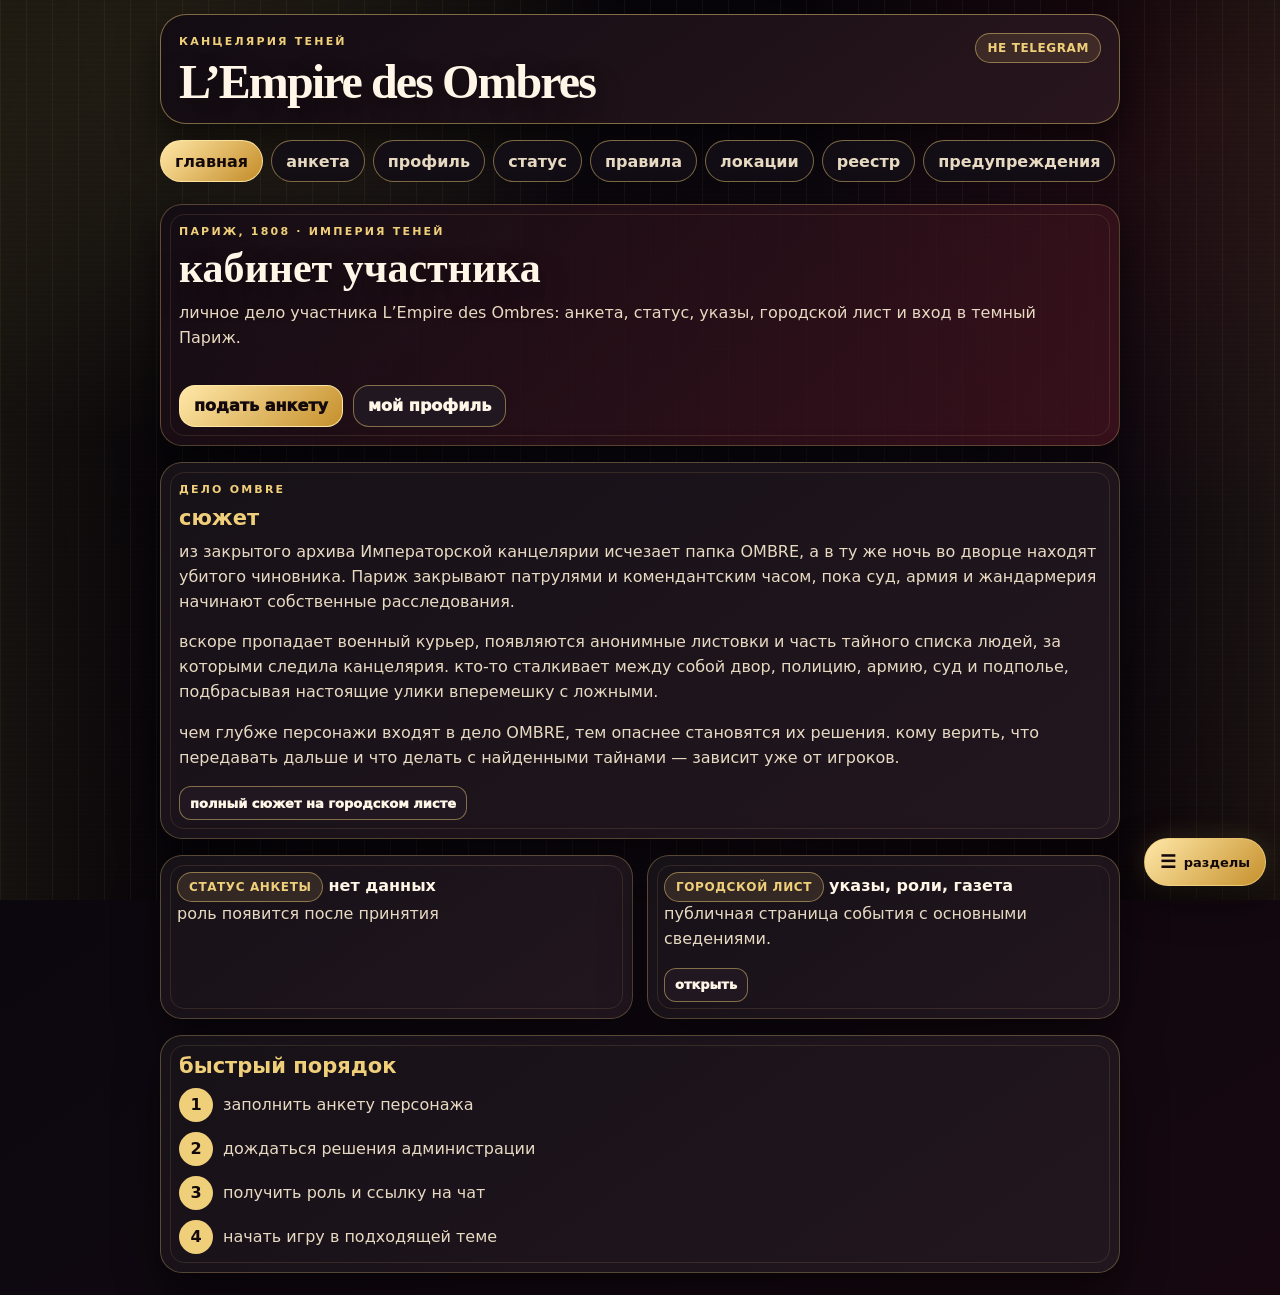
==== miniapp/index.html @ 92a26ed1 "Bust cache for final power admin fixes" ====
<!doctype html>
<html lang="ru">
<head>
  <meta charset="utf-8">
  <meta name="viewport" content="width=device-width, initial-scale=1, viewport-fit=cover">
  <title>L’Empire des Ombres · кабинет</title>
  <meta name="theme-color" content="#08060a">
  <meta name="description" content="Личный кабинет участника L’Empire des Ombres — Париж, 1808 год.">
  <script src="https://telegram.org/js/telegram-web-app.js"></script>
  <link rel="stylesheet" href="./styles.css?v=20261003-power-admin-2">
</head>
<body>
  <div class="app-shell">
    <header class="topbar">
      <div>
        <p class="eyebrow">канцелярия теней</p>
        <h1>L’Empire des Ombres</h1>
      </div>
      <span id="connection-pill" class="pill muted">загрузка</span>
    </header>

    <nav class="tabbar" aria-label="разделы Mini App">
      <button class="tab active" data-tab="home">главная</button>
      <button class="tab" data-tab="application">анкета</button>
      <button class="tab" data-tab="status">статус</button>
      <button class="tab" data-tab="guide">правила</button>
      <button class="tab" data-tab="locations">локации</button>
      <button class="tab" data-tab="registry">реестр</button>
      <button id="admin-tab-button" class="tab hidden" data-tab="admin">админка</button>
    </nav>

    <main class="content">
      <section id="tab-home" class="screen active">
        <article class="hero card">
          <div>
            <p class="eyebrow">Париж, 1808 · империя теней</p>
            <h2>кабинет участника</h2>
            <p>личное дело участника L’Empire des Ombres: анкета, статус, указы, городской лист и вход в темный Париж.</p>
          </div>
          <div class="hero-actions">
            <button type="button" class="primary" data-open-tab="application">подать анкету</button>
            <button type="button" class="ghost" data-open-tab="profile">мой профиль</button>
          </div>
        </article>

        <article class="card">
          <p class="eyebrow">дело OMBRE</p>
          <h3>сюжет</h3>
          <p>из закрытого архива Императорской канцелярии исчезает папка OMBRE, а в ту же ночь во дворце находят убитого чиновника. Париж закрывают патрулями и комендантским часом, пока суд, армия и жандармерия начинают собственные расследования.</p>
          <p>вскоре пропадает военный курьер, появляются анонимные листовки и часть тайного списка людей, за которыми следила канцелярия. кто-то сталкивает между собой двор, полицию, армию, суд и подполье, подбрасывая настоящие улики вперемешку с ложными.</p>
          <p>чем глубже персонажи входят в дело OMBRE, тем опаснее становятся их решения. кому верить, что передавать дальше и что делать с найденными тайнами — зависит уже от игроков.</p>
          <button type="button" class="small" data-open-link="citySheet">полный сюжет на городском листе</button>
        </article>

        <section class="grid two">
          <article class="card compact">
            <span class="label">статус анкеты</span>
            <strong id="home-status">нет данных</strong>
            <p id="home-role">роль появится после принятия</p>
          </article>
          <article class="card compact">
            <span class="label">городской лист</span>
            <strong>указы, роли, газета</strong>
            <p>публичная страница события с основными сведениями.</p>
            <button type="button" class="small" data-open-link="citySheet">открыть</button>
          </article>
        </section>

        <section class="card">
          <h3>быстрый порядок</h3>
          <div class="steps">
            <div><b>1</b><span>заполнить анкету персонажа</span></div>
            <div><b>2</b><span>дождаться решения администрации</span></div>
            <div><b>3</b><span>получить роль и ссылку на чат</span></div>
            <div><b>4</b><span>начать игру в подходящей теме</span></div>
          </div>
        </section>
      </section>

      <section id="tab-application" class="screen">
        <form id="application-form" class="card form">
          <div class="section-head">
            <div>
              <p class="eyebrow">городская канцелярия</p>
              <h2>анкета персонажа</h2>
            </div>
            <span id="form-status" class="pill muted">не отправлена</span>
          </div>

          <div class="grid two">
            <label>
              <span>имя персонажа</span>
              <input name="character_first_name" required maxlength="64" placeholder="например, Алекс">
            </label>
            <label>
              <span>фамилия персонажа</span>
              <input name="character_last_name" required maxlength="64" placeholder="например, Биджи">
            </label>
          </div>

          <div class="grid two">
            <label>
              <span>возраст</span>
              <input name="character_age" required type="number" min="10" max="90" placeholder="19">
            </label>
            <label>
              <span>пол</span>
              <input name="character_gender" required maxlength="64" placeholder="женщина / мужчина / другое">
            </label>
          </div>

          <label>
            <span>ориентация</span>
            <input name="character_orientation" required maxlength="64" placeholder="гетеро / би / пан / другое">
          </label>

          <label>
            <span>желаемая роль</span>
            <input name="role_preference" required maxlength="120" placeholder="например, посыльная при больнице">
          </label>

          <label>
            <span>раздел</span>
            <select name="affiliation" required>
              <option value="город">город</option>
              <option value="двор">двор</option>
              <option value="суд">суд</option>
              <option value="полиция">полиция</option>
              <option value="армия">армия</option>
              <option value="пресса">пресса</option>
              <option value="медицина">медицина</option>
              <option value="церковь">церковь</option>
              <option value="подполье">подполье</option>
              <option value="рынок">рынок</option>
            </select>
          </label>

          <label>
            <span>описание персонажа</span>
            <textarea name="character_description" required maxlength="2500" rows="7" placeholder="кто персонаж, чем живет, как оказался в Париже 1808 года"></textarea>
          </label>

          <label>
            <span>характер</span>
            <textarea name="character_personality" required maxlength="1200" rows="5" placeholder="какой персонаж в общении, привычки, слабости"></textarea>
          </label>

          <label>
            <span>опыт ролевой</span>
            <textarea name="roleplay_experience" required maxlength="1200" rows="4" placeholder="как давно играете, удобно ли писать большие посты"></textarea>
          </label>

          <label>
            <span>комментарий <small>необязательно</small></span>
            <textarea name="applicant_comment" maxlength="1200" rows="3" placeholder="что нужно знать администрации"></textarea>
          </label>

          <button id="submit-button" class="primary wide" type="submit">отправить анкету</button>
          <div id="form-message" class="message" aria-live="polite"></div>
        </form>
      </section>

      <section id="tab-status" class="screen">
        <article id="status-card" class="card status-card">
          <p class="eyebrow">личное дело</p>
          <h2>статус анкеты</h2>
          <div id="status-text" class="status-title">нет анкеты</div>
          <div id="status-details" class="details-list"></div>
          <div id="status-comment" class="note"></div>
        </article>
      </section>

      <section id="tab-guide" class="screen">
        <article class="card">
          <p class="eyebrow">основные правила</p>
          <h2>как играть</h2>
          <div class="info-list">
            <div><b>без метагейма</b><span>персонаж знает только то, что видел, слышал или получил через сюжет.</span></div>
            <div><b>без godmode</b><span>нельзя решать исход действий за чужого персонажа без согласования.</span></div>
            <div><b>локации через темы</b><span>уход из одной темы сначала отыгрывается там, потом вход в другую.</span></div>
            <div><b>серьезные действия</b><span>аресты, убийства, крупные улики и политические последствия согласуются с администрацией.</span></div>
            <div><b>стиль эпохи</b><span>никаких современных ролей, знаний будущего и современной речи в документах.</span></div>
          </div>
        </article>

        <article class="card">
          <h3>полезные ссылки</h3>
          <div class="link-grid">
            <button type="button" class="ghost" data-open-link="citySheet">городской лист</button>
          </div>
        </article>
      </section>

      <section id="tab-locations" class="screen">
        <article class="card">
          <p class="eyebrow">темы чата</p>
          <h2>локации Парижа</h2>
          <div class="location-grid">
            <span>👑 дворец</span>
            <span>⚖️ суд и канцелярия</span>
            <span>🚔 полиция парижа</span>
            <span>⛓ тюрьма</span>
            <span>📰 газета и слухи</span>
            <span>🛒 рынок</span>
            <span>☕ кафе и салон</span>
            <span>🏥 больница и лекарская</span>
            <span>🎭 театр и искусство</span>
            <span>⚔️ армия и гарнизон</span>
            <span>🌑 подполье и катакомбы</span>
            <span>🏘 улицы парижа</span>
            <span>🎲 события и интерактивы</span>
            <span>💬 вне роли</span>
          </div>
        </article>
      </section>

      <section id="tab-registry" class="screen">
        <article class="card">
          <p class="eyebrow">городской реестр</p>
          <h2>роли и указы</h2>
          <p>актуальный список принятых ролей, указы, газета, слухи и дела находятся на городском листе. Mini App хранит личную анкету, а публичный реестр ведется на сайте события.</p>
          <button type="button" class="primary wide" data-open-link="citySheet">открыть городской лист</button>
        </article>

        <article class="card">
          <h3>разделы ролей</h3>
          <div class="chips">
            <span>двор</span><span>город</span><span>суд</span><span>полиция</span><span>армия</span><span>пресса</span><span>медицина</span><span>церковь</span><span>подполье</span><span>рынок</span>
          </div>
        </article>
      </section>

      <section id="tab-admin" class="screen">
        <article class="card" data-admin-pane="overview">
          <div class="section-head">
            <div>
              <p class="eyebrow">доступ владельца</p>
              <h2>админка</h2>
            </div>
            <button id="refresh-admin" type="button" class="small">обновить</button>
          </div>
          <div id="admin-message" class="message"></div>
          <div class="admin-stats">
            <div><span>на рассмотрении</span><b id="admin-pending-count">—</b></div>
            <div><span>принятые</span><b id="admin-accepted-count">—</b></div>
          </div>
        </article>

        <article class="card" data-admin-pane="applications">
          <h3>новые анкеты</h3>
          <div id="admin-pending-list" class="admin-list empty">загрузка...</div>
        </article>

        <article class="card" data-admin-pane="applications">
          <h3>последние принятые</h3>
          <div id="admin-accepted-list" class="admin-list empty">загрузка...</div>
        </article>
      </section>
    </main>
  </div>

  <script src="./app.js?v=20261003-tabs-fix-2"></script>
  <script src="./features.js?v=20261003-tabs-fix-2"></script>
  <script src="./warnings.js?v=20261003-tabs-fix-2"></script>
  <script src="./nav_menu.js?v=20261003-power-admin-2"></script>
  <script src="./admin_tabs.js?v=20261003-power-admin-2"></script>
  <script src="./admin_power.js?v=20261003-power-admin-2"></script>
</body>
</html>
---- miniapp/styles.css ----
:root {
  color-scheme: dark;
  --bg: #08060a;
  --bg2: #120c13;
  --panel: #171118;
  --panel2: #211720;
  --panel3: #2a2028;
  --field: #0d0a0f;
  --text: #fff6e7;
  --text2: #e8dac2;
  --muted: #c9b995;
  --gold: #f0cf7a;
  --gold2: #c79638;
  --red: #8f2637;
  --red2: #4b121c;
  --good: #80d29a;
  --warn: #ffd166;
  --bad: #ff6676;
  --line: rgba(240, 207, 122, .28);
  --line2: rgba(240, 207, 122, .48);
  --shadow: 0 18px 42px rgba(0,0,0,.55);
  --radius: 22px;
  --bottom-safe: env(safe-area-inset-bottom, 0px);
}

* { box-sizing: border-box; }
html { scroll-behavior: smooth; -webkit-text-size-adjust: 100%; }

body {
  margin: 0;
  min-height: 100vh;
  color: var(--text) !important;
  font-family: Inter, system-ui, -apple-system, BlinkMacSystemFont, "Segoe UI", sans-serif;
  background:
    radial-gradient(circle at 14% 0%, rgba(240, 207, 122, .20), transparent 28rem),
    radial-gradient(circle at 95% 8%, rgba(143, 38, 55, .26), transparent 26rem),
    linear-gradient(145deg, #050407, #0d0810 52%, #170810 100%) !important;
}

body::before {
  content: "";
  position: fixed;
  inset: 0;
  pointer-events: none;
  z-index: -1;
  background:
    linear-gradient(90deg, rgba(240,207,122,.07), transparent 14%, transparent 86%, rgba(240,207,122,.07)),
    repeating-linear-gradient(90deg, rgba(240,207,122,.055) 0 1px, transparent 1px 26px),
    radial-gradient(circle at center, transparent 42%, rgba(0,0,0,.55));
}

body::after {
  content: "";
  position: fixed;
  inset: 0;
  pointer-events: none;
  z-index: -1;
  opacity: .08;
  background-image: repeating-linear-gradient(0deg, #fff 0 1px, transparent 1px 5px);
  mix-blend-mode: overlay;
}

button, input, select, textarea { font: inherit; }
button { cursor: pointer; }
a { color: inherit; }
p, h1, h2, h3 { margin-top: 0; }

.app-shell {
  width: min(100%, 980px);
  margin: 0 auto;
  padding: 14px 10px calc(22px + var(--bottom-safe));
}

.topbar {
  display: flex;
  justify-content: space-between;
  align-items: flex-start;
  gap: 14px;
  padding: 18px;
  border: 1px solid var(--line2);
  border-radius: 26px;
  background: linear-gradient(145deg, rgba(19,13,19,.98), rgba(42,22,30,.96));
  box-shadow: var(--shadow);
}

.eyebrow {
  margin: 0 0 8px;
  color: var(--gold) !important;
  font-size: 11px;
  font-weight: 900;
  letter-spacing: .20em;
  text-transform: uppercase;
}

h1, h2 {
  color: var(--text) !important;
  font-family: Georgia, "Times New Roman", serif;
  line-height: .98;
  text-shadow: 0 12px 30px rgba(0,0,0,.45);
}
h1 { margin: 0; font-size: clamp(28px, 7.2vw, 48px); letter-spacing: -.04em; }
h2 { margin-bottom: 12px; font-size: clamp(27px, 6.8vw, 42px); }
h3 { margin-bottom: 10px; color: var(--gold) !important; font-size: 21px; }
p { color: var(--text2) !important; line-height: 1.55; }
strong, b { color: var(--text) !important; }
small { color: var(--muted) !important; }

.pill, .label {
  display: inline-flex;
  align-items: center;
  width: max-content;
  border: 1px solid var(--line2);
  border-radius: 999px;
  padding: 7px 11px;
  color: var(--gold) !important;
  background: rgba(240,207,122,.12) !important;
  font-size: 12px;
  font-weight: 900;
  letter-spacing: .05em;
  text-transform: uppercase;
}
.pill.muted { color: var(--text2) !important; }

.tabbar {
  margin: 14px 0 18px;
  display: flex;
  gap: 8px;
  overflow-x: auto;
  padding: 2px 0 4px;
}
.tab {
  border: 1px solid var(--line);
  border-radius: 999px;
  background: rgba(20,15,22,.92) !important;
  color: var(--text2) !important;
  padding: 10px 14px;
  white-space: nowrap;
  font-weight: 900;
}
.tab.active {
  color: #13090d !important;
  background: linear-gradient(135deg, #ffe7a6, #c58d29) !important;
  border-color: rgba(255,231,166,.9) !important;
}

.content { display: grid; gap: 16px; }
.screen { display: none; }
.screen.active { display: grid; gap: 16px; }

.card,
.status-card,
.letter-card,
.admin-card,
.registry-card,
.template-card,
.warning-card,
.admin-list > *,
.admin-letter-list > *,
.letter-list > *,
.info-list > div,
.location-grid > span,
.chips > span,
.link-grid > *,
.details-list > *,
.note {
  color: var(--text) !important;
  border: 1px solid var(--line) !important;
  background: linear-gradient(145deg, rgba(23,17,24,.98), rgba(35,23,32,.96)) !important;
  box-shadow: var(--shadow);
}

.card {
  border-radius: var(--radius);
  padding: 18px;
  position: relative;
  overflow: hidden;
}
.card::before {
  content: "";
  position: absolute;
  inset: 9px;
  border: 1px solid rgba(240,207,122,.12);
  border-radius: calc(var(--radius) - 8px);
  pointer-events: none;
}
.card.compact { padding: 16px; }
.hero {
  display: grid;
  gap: 18px;
  background: linear-gradient(135deg, rgba(20,13,20,.98), rgba(70,20,32,.72)) !important;
}
.grid { display: grid; gap: 14px; }
.grid.two { grid-template-columns: repeat(2, minmax(0, 1fr)); }
.grid.three { grid-template-columns: repeat(3, minmax(0, 1fr)); }
.hero-actions, .actions, .form-actions, .button-row, .section-actions { display: flex; flex-wrap: wrap; gap: 10px; align-items: center; }

button, .primary, .ghost, .small, input[type="submit"] {
  border-radius: 16px;
  border: 1px solid var(--line2) !important;
  min-height: 42px;
  padding: 10px 14px;
  font-weight: 950;
}
.primary, button.primary {
  color: #13090d !important;
  background: linear-gradient(135deg, #ffe8a8, #c6902c) !important;
  border-color: rgba(255,232,168,.95) !important;
}
.ghost, button.ghost, .small, button.small {
  color: var(--text) !important;
  background: #201720 !important;
}
.small, button.small { min-height: 34px; padding: 7px 10px; border-radius: 12px; font-size: 13px; }
button:disabled { opacity: .55; cursor: not-allowed; }
.wide { width: 100%; }

label { display: grid; gap: 8px; color: var(--text2) !important; font-weight: 800; }
label span { color: var(--gold) !important; font-size: 12px; text-transform: uppercase; letter-spacing: .10em; }
input, select, textarea {
  width: 100%;
  min-height: 48px;
  border: 1px solid var(--line2) !important;
  border-radius: 17px;
  background: var(--field) !important;
  color: var(--text) !important;
  -webkit-text-fill-color: var(--text) !important;
  padding: 12px 14px;
  outline: none;
  box-shadow: inset 0 0 0 1px rgba(0,0,0,.28);
}
textarea { min-height: 116px; resize: vertical; }
input::placeholder, textarea::placeholder { color: #8f8374 !important; -webkit-text-fill-color: #8f8374 !important; opacity: 1; }
select option { color: #111; background: #f7eddc; }
input:focus, select:focus, textarea:focus { border-color: var(--gold) !important; box-shadow: 0 0 0 3px rgba(240,207,122,.16); }

.form-grid { display: grid; gap: 12px; }
.form-grid.two { grid-template-columns: repeat(2, minmax(0, 1fr)); }
.steps { display: grid; gap: 10px; }
.steps div { display: grid; grid-template-columns: 34px 1fr; gap: 10px; align-items: center; color: var(--text2) !important; }
.steps b { display: grid; place-items: center; width: 34px; height: 34px; border-radius: 999px; color: #13090d !important; background: var(--gold); }

.message, .empty {
  color: var(--text2) !important;
  border: 1px dashed var(--line2) !important;
  border-radius: 16px;
  padding: 12px;
  background: rgba(16,11,17,.88) !important;
}
.message.success { color: var(--good) !important; border-color: rgba(128,210,154,.55) !important; }
.message.error { color: var(--bad) !important; border-color: rgba(255,102,118,.55) !important; }

.status-title { color: var(--gold) !important; font-weight: 950; font-size: 24px; }
.details-list, .info-list, .location-grid, .chips, .link-grid, .letter-list, .admin-list, .admin-letter-list { display: grid; gap: 10px; }
.info-list > div, .location-grid > span, .chips > span, .details-list > *, .note { border-radius: 16px; padding: 12px; box-shadow: none; }
.info-list span, .details-list span, .letter-card p, .admin-card p, .template-card p, .warning-card p { color: var(--text2) !important; }

.letter-card, .admin-card, .template-card, .warning-card, .registry-card, .admin-list > *, .admin-letter-list > *, .letter-list > * { border-radius: 18px; padding: 14px; box-shadow: none; }
.letter-card h3, .admin-card h3, .template-card h3, .warning-card h3 { color: var(--text) !important; }

.admin-stats { display: grid; grid-template-columns: repeat(3, minmax(0, 1fr)); gap: 10px; }
.admin-stats div { border: 1px solid var(--line) !important; border-radius: 18px; background: var(--panel2) !important; padding: 12px; }
.admin-stats span { color: var(--muted) !important; display: block; font-size: 12px; text-transform: uppercase; }
.admin-stats b { color: var(--gold) !important; font-size: 27px; }

.section-head { display: flex; justify-content: space-between; gap: 12px; align-items: flex-start; }
.hidden { display: none !important; }
code { color: var(--gold) !important; background: rgba(240,207,122,.11) !important; border: 1px solid var(--line); border-radius: 8px; padding: 2px 6px; }

@media (max-width: 760px) {
  .app-shell { padding: 12px 10px calc(18px + var(--bottom-safe)); }
  .topbar { border-radius: 24px; }
  .grid.two, .grid.three, .form-grid.two, .admin-stats { grid-template-columns: 1fr; }
  .section-head { flex-direction: column; }
}


/* Quick section switcher */
.section-menu-button {
  position: fixed;
  right: 14px;
  bottom: calc(14px + var(--bottom-safe));
  z-index: 90;
  min-height: 48px;
  display: inline-flex;
  align-items: center;
  gap: 8px;
  padding: 11px 15px;
  border: 1px solid rgba(240, 207, 122, .72) !important;
  border-radius: 999px;
  color: #13090d !important;
  background: linear-gradient(135deg, #ffe8a8, #c6902c) !important;
  box-shadow: 0 14px 38px rgba(0, 0, 0, .58), 0 0 24px rgba(240, 207, 122, .16);
  font-weight: 950;
}
.section-menu-button span { font-size: 18px; line-height: 1; }
.section-menu-button b { color: inherit !important; font-size: 13px; text-transform: lowercase; }

.section-menu-backdrop {
  position: fixed;
  inset: 0;
  z-index: 100;
  display: grid;
  align-items: end;
  padding: 18px 12px calc(18px + var(--bottom-safe));
  background: rgba(0, 0, 0, .72);
  backdrop-filter: blur(8px);
}
.section-menu-backdrop.hidden { display: none !important; }
.section-menu-sheet {
  width: min(100%, 720px);
  max-height: min(78vh, 680px);
  margin: 0 auto;
  overflow: auto;
  border: 1px solid var(--line2);
  border-radius: 24px;
  padding: 18px;
  background: linear-gradient(145deg, rgba(18, 12, 20, .99), rgba(38, 22, 31, .99));
  box-shadow: 0 28px 80px rgba(0,0,0,.72);
}
.section-menu-head {
  display: flex;
  align-items: flex-start;
  justify-content: space-between;
  gap: 12px;
  margin-bottom: 14px;
}
.section-menu-head h3 { margin: 0; }
.section-menu-close {
  width: 40px;
  height: 40px;
  min-height: 40px;
  padding: 0;
  display: grid;
  place-items: center;
  border-radius: 999px;
  color: var(--text) !important;
  background: rgba(255,255,255,.06) !important;
  font-size: 24px;
}
.section-menu-grid {
  display: grid;
  grid-template-columns: repeat(2, minmax(0, 1fr));
  gap: 10px;
}
.section-menu-item {
  min-height: 54px;
  padding: 12px 14px;
  text-align: left;
  border-radius: 16px;
  color: var(--text) !important;
  background: rgba(240,207,122,.07) !important;
  border: 1px solid var(--line) !important;
  font-weight: 900;
}
.section-menu-item.is-active {
  color: #13090d !important;
  background: linear-gradient(135deg, #ffe8a8, #c6902c) !important;
  border-color: rgba(255,232,168,.92) !important;
}
body.section-menu-open { overflow: hidden; }

@media (max-width: 520px) {
  .section-menu-grid { grid-template-columns: 1fr 1fr; }
  .section-menu-button { right: 10px; bottom: calc(10px + var(--bottom-safe)); }
}


/* Admin inner tabs */
.admin-section-tabs {
  position: sticky;
  top: 8px;
  z-index: 45;
  display: grid;
  gap: 9px;
  padding: 11px;
  margin-bottom: 14px;
  border: 1px solid var(--line2);
  border-radius: 19px;
  background: rgba(10, 7, 12, .96);
  box-shadow: 0 12px 34px rgba(0,0,0,.48);
  backdrop-filter: blur(14px);
}
.admin-section-tabs-title span {
  color: var(--muted);
  font-size: 11px;
  font-weight: 900;
  letter-spacing: .12em;
  text-transform: uppercase;
}
.admin-section-tabs-grid {
  display: grid;
  grid-template-columns: repeat(4, minmax(0, 1fr));
  gap: 7px;
}
.admin-section-tab {
  min-height: 40px;
  padding: 8px 10px;
  border-radius: 13px;
  color: var(--text2) !important;
  background: rgba(240,207,122,.06) !important;
  border: 1px solid var(--line) !important;
  font-size: 12px;
  font-weight: 900;
  white-space: normal;
}
.admin-section-tab.active {
  color: #13090d !important;
  background: linear-gradient(135deg, #ffe8a8, #c6902c) !important;
  border-color: rgba(255,232,168,.9) !important;
}
.admin-pane-hidden { display: none !important; }

@media (max-width: 620px) {
  .admin-section-tabs-grid { grid-template-columns: repeat(2, minmax(0, 1fr)); }
}


/* Clean selected admin pane */
#admin-ext-panel > .section-head { display: none !important; }
#admin-ext-panel > #admin-ext-message:empty { display: none !important; }
#admin-ext-panel > #admin-ext-message:not(:empty) { margin-bottom: 10px; }


/* Power admin */
.power-card { position: relative; }
.power-search-row { display:grid;grid-template-columns:minmax(0,1fr) auto;gap:10px;align-items:center; }
.power-filter-grid { display:grid;grid-template-columns:2fr 1fr 1fr;gap:10px; }
.power-selection-bar { display:flex;flex-wrap:wrap;gap:8px;align-items:center;justify-content:space-between;padding:10px 12px;border:1px solid var(--line);border-radius:16px;background:rgba(240,207,122,.06); }
.power-player-list,.power-results,.power-note-list,.power-template-list,.power-timeline { display:grid;gap:10px; }
.power-player-row { display:grid;grid-template-columns:auto minmax(0,1fr) auto;gap:10px;align-items:center;padding:11px;border:1px solid var(--line);border-radius:16px;background:rgba(255,255,255,.025); }
.power-player-open { min-height:0!important;padding:0!important;border:0!important;background:transparent!important;text-align:left;color:var(--text)!important;display:grid;gap:3px; }
.power-player-open b { font-size:16px; }
.power-player-open span { color:var(--text2);font-size:13px; }
.power-player-open small { color:var(--muted)!important;font-size:11px; }
.power-row-counts { display:grid;gap:3px;font-size:11px;color:var(--muted);white-space:nowrap; }
.power-check { display:grid!important;place-items:center!important; }
.power-check input { width:20px!important;height:20px!important;min-height:20px!important;margin:0;accent-color:var(--gold); }
.power-detail { display:grid;gap:14px;margin-top:14px;padding-top:14px;border-top:1px solid var(--line2); }
.power-detail-head,.power-prevnext { display:flex;align-items:center;justify-content:space-between;gap:10px; }
.power-prevnext span { color:var(--muted);font-size:12px; }
.power-kv { display:grid;grid-template-columns:repeat(3,minmax(0,1fr));gap:8px; }
.power-kv div { border:1px solid var(--line);border-radius:14px;padding:10px;background:rgba(240,207,122,.05); }
.power-kv b,.power-kv span { display:block; }
.power-kv b { color:var(--gold)!important;font-size:11px;text-transform:uppercase;letter-spacing:.08em; }
.power-kv span { margin-top:4px;color:var(--text2);font-size:13px; }
.power-edit-grid { display:grid;grid-template-columns:1fr 1fr;gap:10px; }
.power-edit-grid .power-wide { grid-column:1/-1; }
.power-status-actions,.power-quick-actions { display:flex;flex-wrap:wrap;gap:8px; }
button.danger { border-color:rgba(255,102,118,.55)!important;color:#ffd7dc!important;background:rgba(120,20,35,.42)!important; }
.power-history { border:1px solid var(--line);border-radius:16px;padding:12px;background:rgba(255,255,255,.02); }
.power-history summary { cursor:pointer;color:var(--gold);font-weight:900; }
.power-timeline { margin-top:10px; }
.power-timeline-item { position:relative;padding:10px 12px 10px 16px;border-left:2px solid rgba(240,207,122,.42);background:rgba(240,207,122,.035);border-radius:0 12px 12px 0; }
.power-timeline-item b { display:block;font-size:13px; }
.power-timeline-item p { margin:5px 0!important;font-size:12px;white-space:pre-wrap; }
.power-timeline-item small { font-size:10px; }
.power-mini-player { display:flex;justify-content:space-between;gap:10px;padding:10px 12px;border-radius:14px;border:1px solid var(--line);background:rgba(240,207,122,.05); }
.power-mini-player:empty { display:none; }
.power-note { padding:11px;border:1px solid var(--line);border-radius:14px;background:rgba(255,255,255,.025); }
.power-note p { margin:0 0 7px!important;white-space:pre-wrap; }
.power-chips { display:flex;flex-wrap:wrap;gap:7px; }
.power-chips span { padding:6px 9px;border-radius:999px;border:1px solid var(--line);background:rgba(240,207,122,.07);font-size:11px; }
.power-template { display:grid;grid-template-columns:auto minmax(0,1fr) auto;gap:10px;align-items:start;padding:12px;border:1px solid var(--line);border-radius:16px;background:rgba(255,255,255,.025); }
.power-template.favorite { border-color:var(--line2);background:rgba(240,207,122,.07); }
.power-template small,.power-template p { display:block;margin:4px 0 0!important;font-size:11px; }
.power-star { min-height:36px!important;width:36px;padding:0!important;border-radius:999px!important;font-size:21px!important;color:var(--gold)!important;background:rgba(240,207,122,.07)!important; }
.power-count { display:inline-grid;place-items:center;min-width:20px;height:20px;margin-left:6px;padding:0 5px;border-radius:999px;background:rgba(255,255,255,.12);font-size:10px;line-height:1; }
.admin-section-tab.active .power-count { background:rgba(19,9,13,.16);color:#13090d; }
.power-confirm { position:fixed;inset:0;z-index:180;display:grid;place-items:center;padding:18px;background:rgba(0,0,0,.76);backdrop-filter:blur(8px); }
.power-confirm.hidden { display:none!important; }
.power-confirm-box { width:min(100%,460px);padding:18px;border:1px solid var(--line2);border-radius:22px;background:linear-gradient(145deg,rgba(18,12,20,.99),rgba(42,23,32,.99));box-shadow:0 28px 80px rgba(0,0,0,.7); }
.power-replaced { display:none!important; }

@media(max-width:700px){
  .power-filter-grid { grid-template-columns:1fr; }
  .power-kv { grid-template-columns:1fr; }
  .power-edit-grid { grid-template-columns:1fr; }
  .power-edit-grid .power-wide { grid-column:auto; }
  .power-player-row { grid-template-columns:auto minmax(0,1fr); }
  .power-row-counts { grid-column:2;display:flex;gap:8px; }
}
@media(max-width:480px){
  .power-search-row { grid-template-columns:1fr; }
  .power-detail-head { align-items:flex-start; }
  .power-prevnext { flex-wrap:wrap; }
  .power-template { grid-template-columns:auto minmax(0,1fr); }
  .power-template > .small { grid-column:1/-1;width:100%; }
}
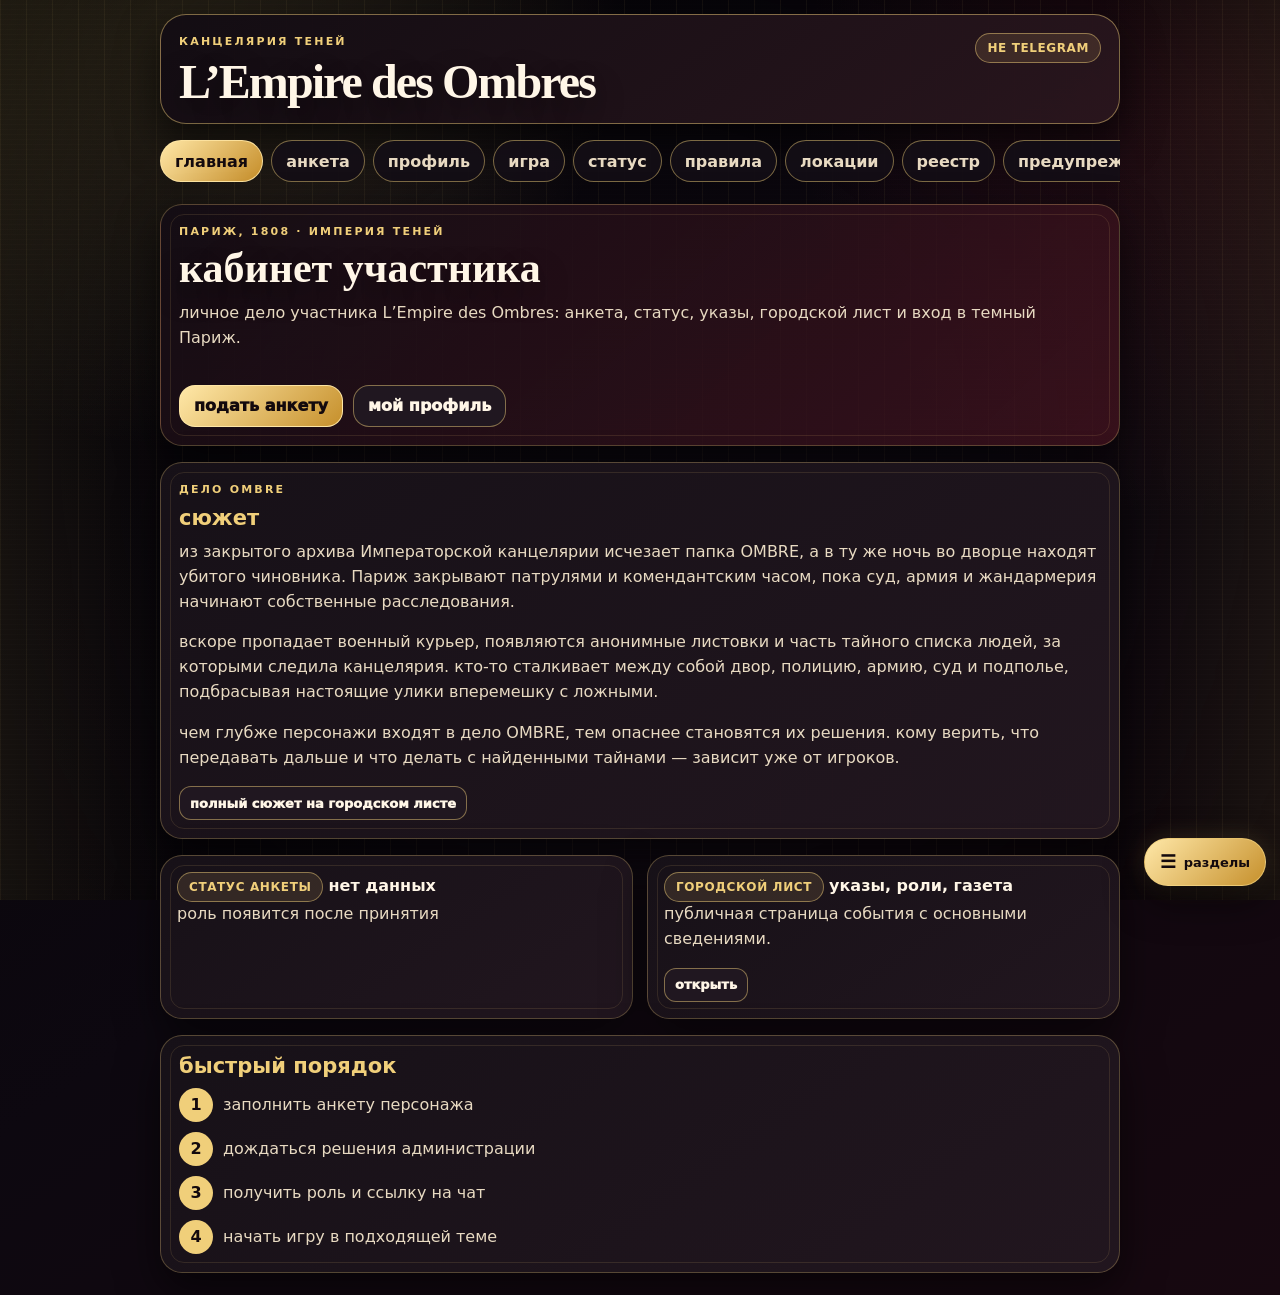
==== commit bd60b887: "Load participant game tools" ====
--- a/miniapp/index.html
+++ b/miniapp/index.html
@@ -7,7 +7,7 @@
   <meta name="theme-color" content="#08060a">
   <meta name="description" content="Личный кабинет участника L’Empire des Ombres — Париж, 1808 год.">
   <script src="https://telegram.org/js/telegram-web-app.js"></script>
-  <link rel="stylesheet" href="./styles.css?v=20261003-power-admin-2">
+  <link rel="stylesheet" href="./styles.css?v=20261003-social-10">
 </head>
 <body>
   <div class="app-shell">
@@ -262,8 +262,11 @@
   <script src="./app.js?v=20261003-tabs-fix-2"></script>
   <script src="./features.js?v=20261003-tabs-fix-2"></script>
   <script src="./warnings.js?v=20261003-tabs-fix-2"></script>
-  <script src="./nav_menu.js?v=20261003-power-admin-2"></script>
-  <script src="./admin_tabs.js?v=20261003-power-admin-2"></script>
-  <script src="./admin_power.js?v=20261003-power-admin-2"></script>
+  <script src="./nav_menu.js?v=20261003-social-10"></script>
+  <script src="./admin_tabs.js?v=20261003-social-10"></script>
+  <script src="./admin_power.js?v=20261003-social-10"></script>
+  <script src="./admin_redesign.js?v=20261003-social-10"></script>
+  <script src="./admin_sections_fix.js?v=20261003-social-10"></script>
+  <script src="./player_social.js?v=20261003-social-10"></script>
 </body>
 </html>
--- a/miniapp/styles.css
+++ b/miniapp/styles.css
@@ -486,3 +486,647 @@
   .power-template { grid-template-columns:auto minmax(0,1fr); }
   .power-template > .small { grid-column:1/-1;width:100%; }
 }
+
+
+/* Admin layout redesign */
+#tab-admin.admin-redesigned {
+  gap: 10px;
+  padding-bottom: calc(84px + var(--bottom-safe));
+}
+
+#tab-admin .admin-layout-hidden { display: none !important; }
+
+#tab-admin .admin-section-tabs {
+  position: sticky;
+  top: 6px;
+  z-index: 70;
+  margin: 0 0 10px;
+  padding: 7px;
+  border: 1px solid var(--line2);
+  border-radius: 18px;
+  background: rgba(8, 6, 10, .94);
+  box-shadow: 0 12px 28px rgba(0,0,0,.52);
+  backdrop-filter: blur(16px);
+}
+
+#tab-admin .admin-section-tabs-grid {
+  display: grid;
+  grid-template-columns: repeat(4, minmax(0,1fr));
+  gap: 6px;
+}
+
+#tab-admin .admin-section-tab {
+  position: relative;
+  min-height: 42px;
+  padding: 7px 5px;
+  border-radius: 12px;
+  color: var(--text2) !important;
+  background: rgba(255,255,255,.025) !important;
+  border: 1px solid rgba(240,207,122,.18) !important;
+  font-size: 11px;
+  font-weight: 900;
+  line-height: 1.08;
+  white-space: normal;
+}
+
+#tab-admin .admin-section-tab.active {
+  color: #140a0d !important;
+  background: linear-gradient(135deg,#ffe7a4,#c89231) !important;
+  border-color: rgba(255,231,164,.92) !important;
+}
+
+#tab-admin .admin-section-label { display:block; }
+
+#tab-admin .admin-section-tab .power-count {
+  position: absolute;
+  top: 3px;
+  right: 3px;
+  min-width: 16px;
+  height: 16px;
+  margin: 0;
+  padding: 0 4px;
+  border-radius: 999px;
+  font-size: 9px;
+  background: rgba(255,255,255,.11);
+}
+
+#tab-admin .admin-section-tab.active .power-count {
+  color: #140a0d;
+  background: rgba(20,10,13,.12);
+}
+
+#tab-admin > .card,
+#tab-admin > article.card,
+#tab-admin #admin-ext-panel,
+#tab-admin .feature-panel,
+#tab-admin .admin-ext-box {
+  margin: 0;
+}
+
+#tab-admin .card,
+#tab-admin .feature-panel,
+#tab-admin .admin-ext-box {
+  border-radius: 18px !important;
+  padding: 14px !important;
+  box-shadow: 0 10px 28px rgba(0,0,0,.38) !important;
+}
+
+#tab-admin .card::before {
+  inset: 6px;
+  border-radius: 12px;
+}
+
+#tab-admin h2 {
+  font-size: clamp(24px, 6vw, 34px);
+  margin-bottom: 8px;
+}
+
+#tab-admin h3 {
+  font-size: 17px;
+  margin-bottom: 8px;
+}
+
+#tab-admin p {
+  margin-bottom: 8px;
+}
+
+.admin-dashboard {
+  overflow: visible !important;
+  background:
+    radial-gradient(circle at 100% 0%, rgba(240,207,122,.12), transparent 45%),
+    linear-gradient(145deg, rgba(22,14,21,.98), rgba(42,22,30,.96)) !important;
+}
+
+.admin-dashboard-head {
+  display:flex;
+  align-items:flex-start;
+  justify-content:space-between;
+  gap:10px;
+}
+
+.admin-dashboard-stats {
+  display:grid;
+  grid-template-columns:repeat(4,minmax(0,1fr));
+  gap:7px;
+  margin: 10px 0;
+}
+
+.admin-dashboard-stats button {
+  min-height: 62px;
+  padding: 8px 6px;
+  display:grid;
+  place-items:center;
+  gap:3px;
+  border-radius:14px;
+  background:rgba(240,207,122,.055)!important;
+  color:var(--text)!important;
+  border:1px solid var(--line)!important;
+}
+
+.admin-dashboard-stats span {
+  font-size:10px;
+  color:var(--muted);
+  font-weight:800;
+}
+
+.admin-dashboard-stats b {
+  font-size:21px;
+  line-height:1;
+  color:var(--gold)!important;
+}
+
+.admin-dashboard-search {
+  display:grid;
+  grid-template-columns:minmax(0,1fr) auto;
+  gap:8px;
+  margin-top:8px;
+}
+
+.admin-dashboard-search input {
+  min-height:46px;
+}
+
+.admin-dashboard-actions {
+  display:grid;
+  grid-template-columns:repeat(2,minmax(0,1fr));
+  gap:7px;
+  margin-top:9px;
+}
+
+.admin-dashboard-actions button {
+  min-height:42px;
+  padding:8px 9px;
+  border-radius:12px;
+  border:1px solid var(--line)!important;
+  color:var(--text2)!important;
+  background:rgba(255,255,255,.025)!important;
+  font-size:12px;
+  font-weight:900;
+}
+
+.admin-search-result {
+  width:100%;
+  display:grid;
+  grid-template-columns:minmax(0,1fr) auto;
+  gap:10px;
+  align-items:center;
+  text-align:left;
+  min-height:54px;
+  padding:9px 11px;
+  border-radius:13px;
+  border:1px solid var(--line)!important;
+  color:var(--text)!important;
+  background:rgba(255,255,255,.025)!important;
+}
+
+.admin-search-result > span { display:grid; gap:2px; }
+.admin-search-result > span:last-child { text-align:right; }
+.admin-search-result small {
+  font-size:10px!important;
+  line-height:1.2;
+}
+.admin-search-result em {
+  font-size:9px;
+  color:var(--gold);
+  font-style:normal;
+}
+
+#power-player-console {
+  padding: 12px !important;
+}
+
+#power-player-console .section-head {
+  margin-bottom: 8px;
+}
+
+#power-player-console .power-filter-grid {
+  position: sticky;
+  top: 108px;
+  z-index: 35;
+  padding: 7px;
+  margin: 0 -2px 8px;
+  grid-template-columns: 1fr 1fr;
+  gap:6px;
+  border:1px solid var(--line);
+  border-radius:14px;
+  background:rgba(10,7,12,.94);
+  backdrop-filter:blur(12px);
+}
+
+#power-player-search {
+  grid-column: 1 / -1;
+}
+
+#power-player-console input,
+#power-player-console select,
+#power-targeted-mail input,
+#power-targeted-mail select,
+#power-targeted-mail textarea,
+#power-notes-console input,
+#power-notes-console textarea,
+#feature-admin-warnings input,
+#feature-admin-warnings select,
+#feature-admin-warnings textarea {
+  min-height:42px;
+  padding:9px 10px;
+  border-radius:12px;
+}
+
+.power-selection-bar {
+  position:sticky;
+  bottom:8px;
+  z-index:40;
+  padding:8px 9px!important;
+  border-radius:14px!important;
+  background:rgba(16,10,15,.96)!important;
+  box-shadow:0 10px 28px rgba(0,0,0,.46);
+}
+
+.power-selection-bar b { font-size:11px; }
+
+.power-player-list {
+  gap:7px!important;
+}
+
+.power-player-row {
+  grid-template-columns:auto minmax(0,1fr) auto;
+  gap:8px!important;
+  padding:9px!important;
+  border-radius:13px!important;
+  box-shadow:none!important;
+}
+
+.power-player-open b { font-size:14px!important; }
+.power-player-open span { font-size:11px!important; }
+.power-player-open small { font-size:10px!important; }
+
+.power-row-counts {
+  font-size:9px!important;
+}
+
+#power-player-detail {
+  position:fixed;
+  left:8px;
+  right:8px;
+  bottom:calc(8px + var(--bottom-safe));
+  z-index:170;
+  max-height:88vh;
+  overflow:auto;
+  margin:0!important;
+  padding:14px!important;
+  border:1px solid var(--line2)!important;
+  border-radius:22px!important;
+  background:linear-gradient(150deg,rgba(13,8,13,.995),rgba(40,21,29,.995))!important;
+  box-shadow:0 30px 90px rgba(0,0,0,.78)!important;
+  -webkit-overflow-scrolling:touch;
+}
+
+#power-player-detail.hidden { display:none!important; }
+
+body.admin-player-sheet-open { overflow:hidden; }
+
+#power-player-detail .power-detail-head {
+  position:sticky;
+  top:-14px;
+  z-index:5;
+  margin:-14px -14px 10px;
+  padding:12px 14px;
+  background:rgba(13,8,13,.97);
+  border-bottom:1px solid var(--line);
+  backdrop-filter:blur(14px);
+}
+
+#power-player-detail .power-detail-head h2 {
+  font-size:25px;
+  margin-bottom:3px;
+}
+
+#power-player-detail .power-prevnext {
+  gap:6px;
+  margin-bottom:2px;
+}
+
+#power-player-detail .power-kv {
+  grid-template-columns:repeat(3,minmax(0,1fr));
+  gap:6px;
+}
+
+#power-player-detail .power-kv div {
+  padding:8px!important;
+}
+
+#power-player-detail .power-status-actions,
+#power-player-detail .power-quick-actions {
+  display:grid;
+  grid-template-columns:repeat(3,minmax(0,1fr));
+  gap:6px;
+}
+
+#power-player-detail .power-status-actions button,
+#power-player-detail .power-quick-actions button {
+  min-height:40px;
+  padding:7px 5px;
+  font-size:10px;
+}
+
+#power-player-detail .power-history {
+  max-height:34vh;
+  overflow:auto;
+}
+
+#power-targeted-mail,
+#power-notes-console,
+#power-template-favorites,
+#feature-admin-warnings,
+.admin-primary-card {
+  border-color: var(--line2) !important;
+}
+
+#power-targeted-mail textarea,
+#feature-admin-warnings textarea,
+#power-notes-console textarea {
+  min-height:96px;
+}
+
+#power-targeted-mail .grid.two,
+#feature-admin-warnings .grid.two {
+  grid-template-columns:1fr 1fr;
+  gap:7px;
+}
+
+#tab-admin .feature-card,
+#tab-admin .feature-player,
+#tab-admin .warning-item,
+#tab-admin .admin-card,
+#tab-admin .admin-list > *,
+#tab-admin .admin-letter-list > *,
+#tab-admin .template-card {
+  color:var(--text)!important;
+  background:rgba(255,255,255,.025)!important;
+  border-color:var(--line)!important;
+  box-shadow:none!important;
+}
+
+#tab-admin .feature-panel input,
+#tab-admin .feature-panel select,
+#tab-admin .feature-panel textarea,
+#tab-admin .admin-ext-box input,
+#tab-admin .admin-ext-box select,
+#tab-admin .admin-ext-box textarea {
+  color:var(--text)!important;
+  background:var(--field)!important;
+  border-color:var(--line)!important;
+}
+
+#tab-admin .admin-list,
+#tab-admin .admin-letter-list,
+#tab-admin .feature-list {
+  display:grid;
+  gap:7px;
+}
+
+#tab-admin .admin-list > *,
+#tab-admin .admin-letter-list > * {
+  padding:10px!important;
+  border-radius:13px!important;
+}
+
+.admin-secondary-card {
+  opacity:.94;
+}
+
+.admin-loading {
+  padding:10px;
+  color:var(--muted);
+  font-size:12px;
+}
+
+body.admin-mode .section-menu-button {
+  width:48px;
+  height:48px;
+  min-height:48px;
+  padding:0!important;
+  justify-content:center;
+}
+body.admin-mode .section-menu-button b { display:none; }
+
+@media (max-width: 520px) {
+  #tab-admin .admin-section-tabs {
+    top:4px;
+    border-radius:15px;
+  }
+
+  #tab-admin .admin-section-tabs-grid {
+    grid-template-columns:repeat(4,minmax(0,1fr));
+  }
+
+  #tab-admin .admin-section-tab {
+    min-height:40px;
+    padding:6px 3px;
+    font-size:10px;
+  }
+
+  .admin-dashboard-stats {
+    grid-template-columns:repeat(4,minmax(0,1fr));
+  }
+
+  .admin-dashboard-stats button {
+    min-height:58px;
+  }
+
+  .admin-dashboard-stats span {
+    font-size:9px;
+  }
+
+  .admin-dashboard-search {
+    grid-template-columns:1fr;
+  }
+
+  .admin-dashboard-search button {
+    min-height:42px;
+  }
+
+  #power-player-detail .power-kv {
+    grid-template-columns:1fr;
+  }
+
+  #power-player-detail .power-status-actions,
+  #power-player-detail .power-quick-actions {
+    grid-template-columns:repeat(2,minmax(0,1fr));
+  }
+
+  #power-targeted-mail .grid.two,
+  #feature-admin-warnings .grid.two {
+    grid-template-columns:1fr;
+  }
+}
+
+@media (min-width: 760px) {
+  #tab-admin.admin-redesigned {
+    grid-template-columns: minmax(0,1fr);
+  }
+
+  #tab-admin .admin-section-tabs-grid {
+    grid-template-columns:repeat(8,minmax(0,1fr));
+  }
+
+  #power-player-detail {
+    left:auto;
+    width:min(560px,48vw);
+    top:12px;
+    right:12px;
+    bottom:12px;
+    max-height:none;
+  }
+}
+
+
+/* Admin section reliability + collapsible letter archive */
+#tab-admin .admin-pane-hidden,
+#tab-admin [aria-hidden="true"][data-admin-pane] {
+  display: none !important;
+}
+
+#tab-admin .letters-list-collapsed {
+  display: none !important;
+}
+
+#tab-admin .letters-head-actions {
+  display: flex;
+  flex-wrap: wrap;
+  gap: 7px;
+  align-items: center;
+  justify-content: flex-end;
+}
+
+#tab-admin .letters-collapse-toggle {
+  min-width: 126px;
+}
+
+#tab-admin [data-admin-essential="warnings"],
+#tab-admin [data-admin-essential="group-mail"] {
+  border-color: var(--line2) !important;
+}
+
+#tab-admin [data-admin-essential="group-mail"] textarea,
+#tab-admin [data-admin-essential="warnings"] textarea {
+  min-height: 96px;
+}
+
+@media (max-width: 520px) {
+  #tab-admin .letters-head-actions {
+    width: 100%;
+    justify-content: stretch;
+  }
+
+  #tab-admin .letters-head-actions > button {
+    flex: 1 1 0;
+    min-width: 0;
+  }
+
+  #tab-admin [data-admin-essential="group-mail"] .grid.two,
+  #tab-admin [data-admin-essential="warnings"] .grid.two,
+  #tab-admin [data-admin-essential="group-mail"] .hard-row,
+  #tab-admin [data-admin-essential="warnings"] .hard-row {
+    grid-template-columns: 1fr !important;
+  }
+}
+
+
+/* Participant social tools: co-player search + NPC */
+.social-card { overflow: visible !important; }
+.social-form { display:grid; gap:10px; }
+.social-subhead {
+  display:flex;
+  align-items:center;
+  justify-content:space-between;
+  gap:10px;
+  margin-top:14px;
+  padding-top:12px;
+  border-top:1px solid var(--line);
+}
+.social-subhead h3 { margin:0; }
+.social-list { display:grid; gap:8px; }
+.social-item {
+  display:grid;
+  gap:8px;
+  padding:11px;
+  border:1px solid var(--line);
+  border-radius:15px;
+  background:rgba(255,255,255,.025);
+}
+.social-item.own {
+  border-color:var(--line2);
+  background:rgba(240,207,122,.055);
+}
+.social-item-head {
+  display:flex;
+  justify-content:space-between;
+  gap:10px;
+  align-items:flex-start;
+}
+.social-item-head > div { min-width:0; display:grid; gap:2px; }
+.social-item-head b { font-size:14px; }
+.social-item-head span { font-size:11px; color:var(--muted); }
+.social-status {
+  flex:0 0 auto;
+  display:inline-flex;
+  align-items:center;
+  min-height:26px;
+  padding:4px 8px;
+  border-radius:999px;
+  border:1px solid var(--line);
+  background:rgba(240,207,122,.08);
+  color:var(--gold)!important;
+  font-size:9px!important;
+  font-weight:900;
+  text-transform:uppercase;
+  letter-spacing:.05em;
+}
+.social-status.status-new { color:var(--warn)!important; }
+.social-status.status-in_work { color:var(--gold)!important; }
+.social-status.status-done { color:var(--good)!important; }
+.social-status.status-rejected,
+.social-status.status-cancelled { color:var(--bad)!important; }
+.social-meta {
+  display:flex;
+  flex-wrap:wrap;
+  gap:5px 10px;
+  color:var(--muted);
+  font-size:10px;
+}
+.social-item p {
+  margin:0!important;
+  white-space:pre-wrap;
+  font-size:12px;
+}
+.social-actions {
+  display:flex;
+  flex-wrap:wrap;
+  gap:7px;
+}
+.social-actions .small { min-height:38px; }
+.social-admin-comment {
+  padding:8px 10px;
+  border-left:2px solid var(--gold2);
+  border-radius:0 10px 10px 0;
+  background:rgba(240,207,122,.055);
+  color:var(--text2);
+  font-size:11px;
+}
+.disabled-action { opacity:.58; }
+#tab-game textarea { min-height:88px; }
+#admin-npc-panel textarea { min-height:74px; }
+.admin-npc-filter { max-width:260px; }
+.admin-npc-actions {
+  display:grid;
+  grid-template-columns:repeat(3,minmax(0,1fr));
+}
+.admin-npc-actions button { width:100%; }
+
+@media(max-width:520px){
+  #tab-game .grid.two { grid-template-columns:1fr; }
+  .social-item-head { align-items:flex-start; }
+  .social-status { max-width:42%; text-align:center; justify-content:center; }
+  .admin-npc-actions { grid-template-columns:1fr; }
+}
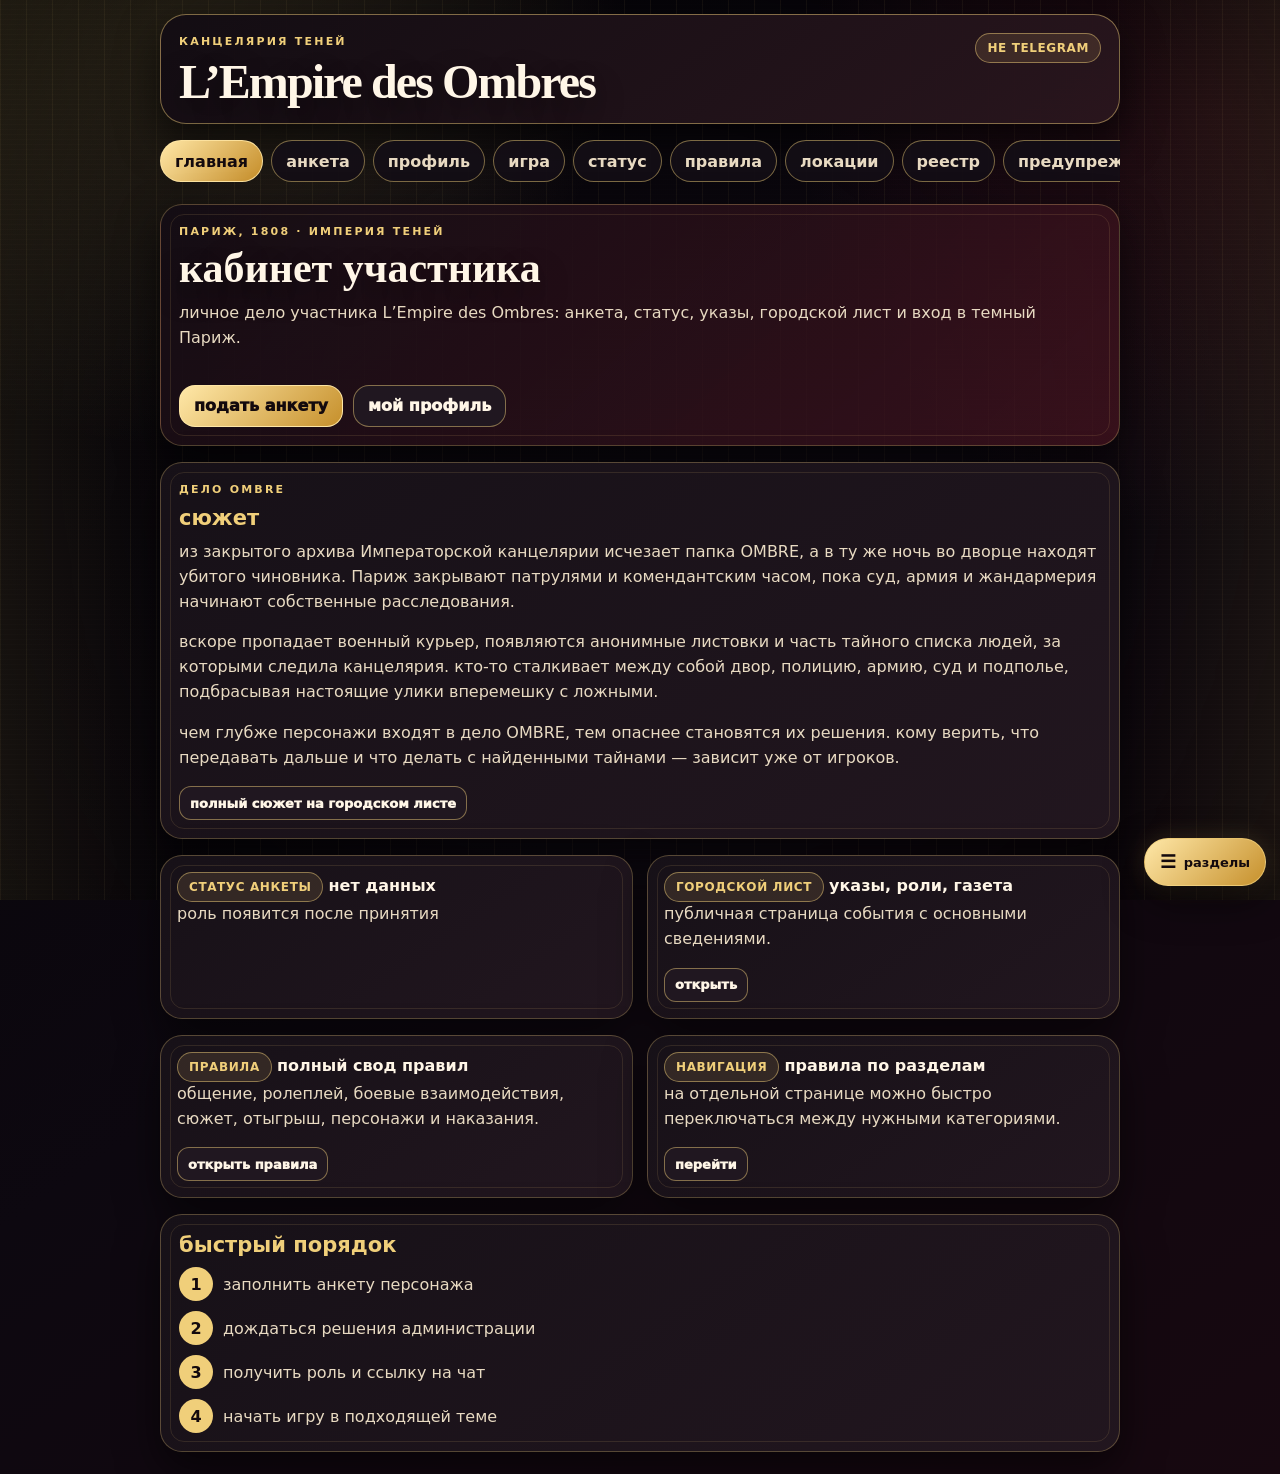
==== commit d8d91a2c: "Link rules page from Mini App home and navigation" ====
--- a/miniapp/index.html
+++ b/miniapp/index.html
@@ -7,7 +7,7 @@
   <meta name="theme-color" content="#08060a">
   <meta name="description" content="Личный кабинет участника L’Empire des Ombres — Париж, 1808 год.">
   <script src="https://telegram.org/js/telegram-web-app.js"></script>
-  <link rel="stylesheet" href="./styles.css?v=20261003-social-10">
+  <link rel="stylesheet" href="./styles.css?v=20261006-rules-1">
 </head>
 <body>
   <div class="app-shell">
@@ -63,6 +63,21 @@
             <strong>указы, роли, газета</strong>
             <p>публичная страница события с основными сведениями.</p>
             <button type="button" class="small" data-open-link="citySheet">открыть</button>
+          </article>
+        </section>
+
+        <section class="grid two" data-home-rules-card="1">
+          <article class="card compact">
+            <span class="label">правила</span>
+            <strong>полный свод правил</strong>
+            <p>общение, ролеплей, боевые взаимодействия, сюжет, отыгрыш, персонажи и наказания.</p>
+            <button type="button" class="small" data-open-tab="guide">открыть правила</button>
+          </article>
+          <article class="card compact">
+            <span class="label">навигация</span>
+            <strong>правила по разделам</strong>
+            <p>на отдельной странице можно быстро переключаться между нужными категориями.</p>
+            <button type="button" class="small" data-open-tab="guide">перейти</button>
           </article>
         </section>
 
@@ -172,22 +187,10 @@
 
       <section id="tab-guide" class="screen">
         <article class="card">
-          <p class="eyebrow">основные правила</p>
-          <h2>как играть</h2>
-          <div class="info-list">
-            <div><b>без метагейма</b><span>персонаж знает только то, что видел, слышал или получил через сюжет.</span></div>
-            <div><b>без godmode</b><span>нельзя решать исход действий за чужого персонажа без согласования.</span></div>
-            <div><b>локации через темы</b><span>уход из одной темы сначала отыгрывается там, потом вход в другую.</span></div>
-            <div><b>серьезные действия</b><span>аресты, убийства, крупные улики и политические последствия согласуются с администрацией.</span></div>
-            <div><b>стиль эпохи</b><span>никаких современных ролей, знаний будущего и современной речи в документах.</span></div>
-          </div>
-        </article>
-
-        <article class="card">
-          <h3>полезные ссылки</h3>
-          <div class="link-grid">
-            <button type="button" class="ghost" data-open-link="citySheet">городской лист</button>
-          </div>
+          <p class="eyebrow">официальный свод</p>
+          <h2>правила</h2>
+          <p>полный свод правил открыт на отдельной странице mini app.</p>
+          <button type="button" class="primary wide" data-open-tab="guide">открыть правила</button>
         </article>
       </section>
 
@@ -259,14 +262,14 @@
     </main>
   </div>
 
-  <script src="./app.js?v=20261003-tabs-fix-2"></script>
+  <script src="./app.js?v=20261006-rules-1"></script>
   <script src="./features.js?v=20261003-tabs-fix-2"></script>
   <script src="./warnings.js?v=20261003-tabs-fix-2"></script>
-  <script src="./nav_menu.js?v=20261003-social-10"></script>
-  <script src="./admin_tabs.js?v=20261003-social-10"></script>
+  <script src="./nav_menu.js?v=20261006-rules-1"></script>
+  <script src="./admin_tabs.js?v=20261004-presence-11"></script>
   <script src="./admin_power.js?v=20261003-social-10"></script>
   <script src="./admin_redesign.js?v=20261003-social-10"></script>
   <script src="./admin_sections_fix.js?v=20261003-social-10"></script>
-  <script src="./player_social.js?v=20261003-social-10"></script>
+  <script src="./player_social.js?v=20261004-presence-11"></script>
 </body>
 </html>
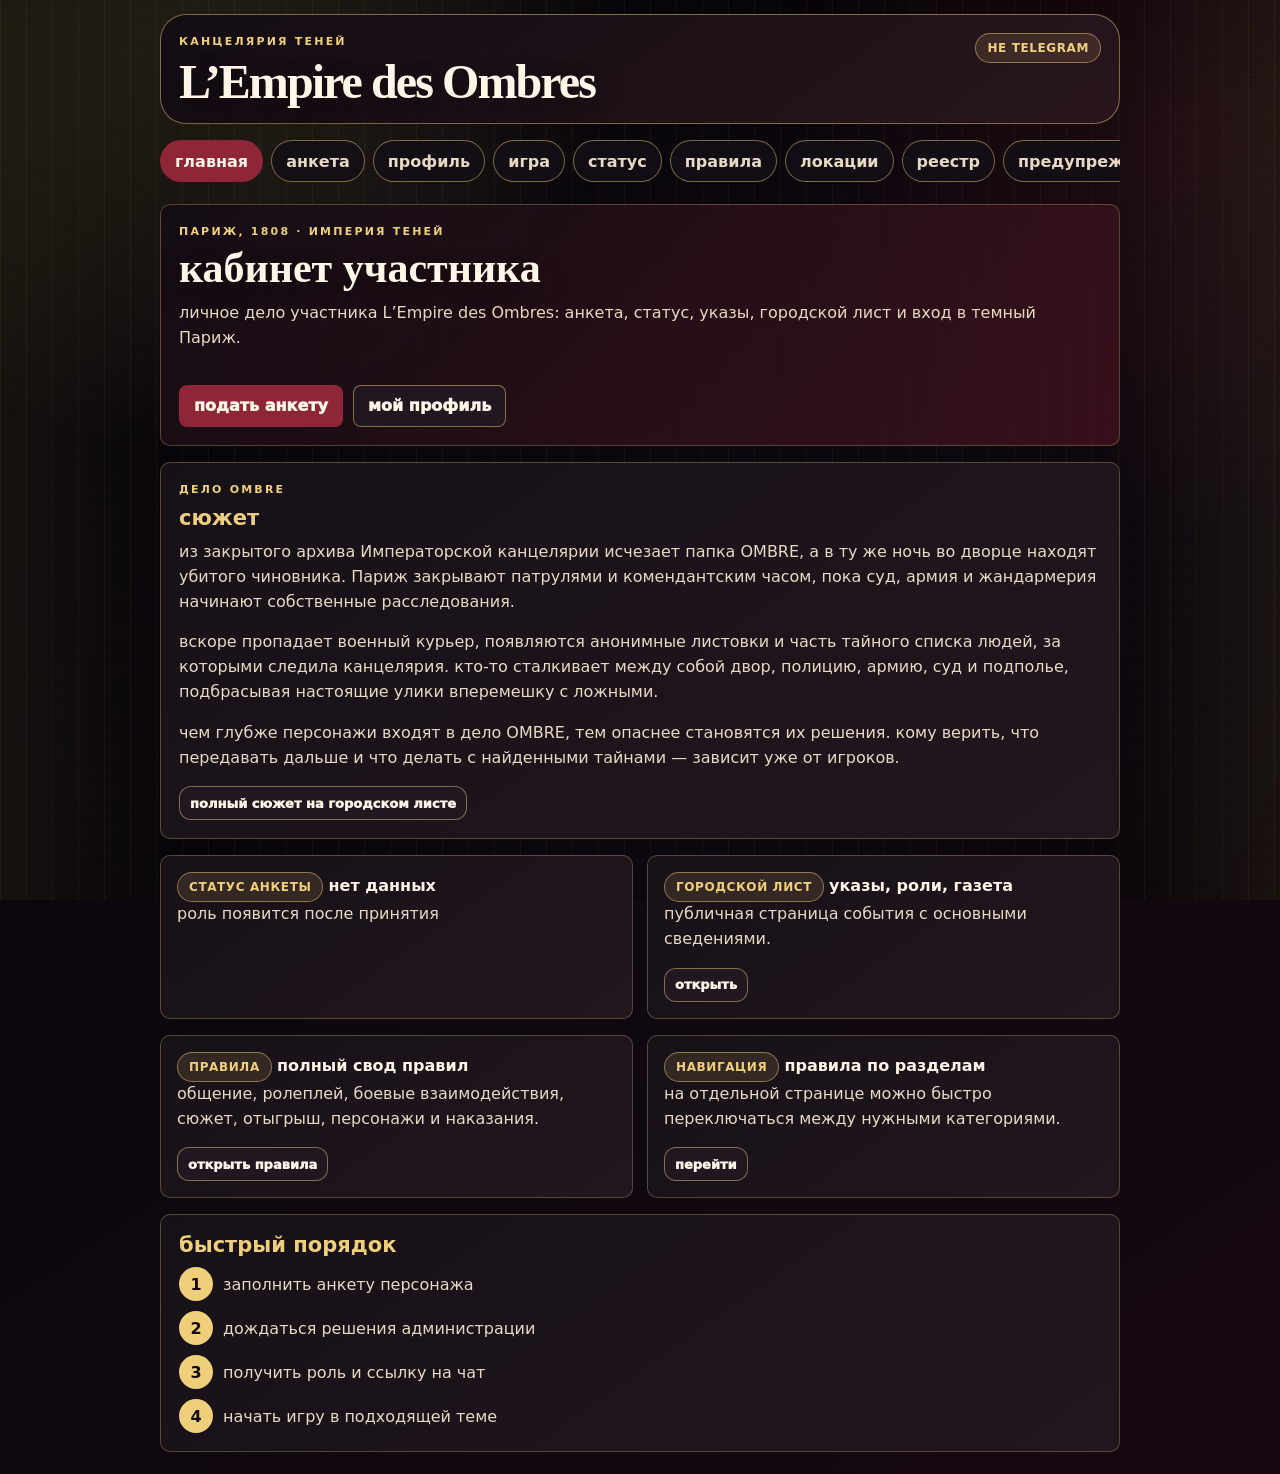
==== commit 0e8625a8: "Load editorial mobile navigation assets" ====
--- a/miniapp/index.html
+++ b/miniapp/index.html
@@ -7,7 +7,7 @@
   <meta name="theme-color" content="#08060a">
   <meta name="description" content="Личный кабинет участника L’Empire des Ombres — Париж, 1808 год.">
   <script src="https://telegram.org/js/telegram-web-app.js"></script>
-  <link rel="stylesheet" href="./styles.css?v=20261006-rules-1">
+  <link rel="stylesheet" href="./styles.css?v=20261006-editorial-1">
 </head>
 <body>
   <div class="app-shell">
@@ -265,7 +265,7 @@
   <script src="./app.js?v=20261006-rules-1"></script>
   <script src="./features.js?v=20261003-tabs-fix-2"></script>
   <script src="./warnings.js?v=20261003-tabs-fix-2"></script>
-  <script src="./nav_menu.js?v=20261006-rules-1"></script>
+  <script src="./nav_menu.js?v=20261006-editorial-1"></script>
   <script src="./admin_tabs.js?v=20261004-presence-11"></script>
   <script src="./admin_power.js?v=20261003-social-10"></script>
   <script src="./admin_redesign.js?v=20261003-social-10"></script>
--- a/miniapp/styles.css
+++ b/miniapp/styles.css
@@ -1130,3 +1130,436 @@
   .social-status { max-width:42%; text-align:center; justify-content:center; }
   .admin-npc-actions { grid-template-columns:1fr; }
 }
+
+
+/* =========================================================
+   2026 mobile editorial redesign — less dashboard, more dossier
+   ========================================================= */
+
+:root {
+  --radius: 10px;
+  --shadow: none;
+}
+
+.card::before { display:none !important; }
+
+.primary,
+button.primary,
+.tab.active,
+.section-menu-item.is-active,
+.admin-section-tab.active,
+.section-menu-button {
+  background: var(--red) !important;
+  color: var(--text) !important;
+  border-color: rgba(143,38,55,.92) !important;
+  box-shadow:none !important;
+}
+
+button,
+.primary,
+.ghost,
+.small,
+input[type="submit"] {
+  border-radius:8px;
+  box-shadow:none !important;
+}
+
+.card,
+.status-card,
+.letter-card,
+.admin-card,
+.registry-card,
+.template-card,
+.warning-card,
+.admin-list > *,
+.admin-letter-list > *,
+.letter-list > *,
+.info-list > div,
+.location-grid > span,
+.chips > span,
+.link-grid > *,
+.details-list > *,
+.note,
+.feature-card,
+.social-card,
+.feature-panel,
+.admin-ext-box {
+  border-radius:10px !important;
+  box-shadow:none !important;
+}
+
+.section-menu-button { display:none !important; }
+
+.mobile-current-title,
+.mobile-bottom-nav { display:none; }
+
+@media (max-width:760px) {
+  body {
+    background:
+      radial-gradient(circle at 88% 0%, rgba(90,22,36,.18), transparent 22rem),
+      linear-gradient(180deg,#080609 0%,#0b080d 52%,#080609 100%) !important;
+    padding-bottom: calc(68px + var(--bottom-safe));
+  }
+
+  body::before {
+    background:
+      linear-gradient(90deg, rgba(240,207,122,.035), transparent 20%, transparent 80%, rgba(240,207,122,.035)),
+      radial-gradient(circle at center, transparent 52%, rgba(0,0,0,.42));
+  }
+
+  body::after { display:none; }
+
+  .app-shell {
+    width:100%;
+    padding:0 14px calc(26px + var(--bottom-safe));
+  }
+
+  .topbar {
+    min-height:68px;
+    margin:0 -14px 8px;
+    padding:13px 14px 10px;
+    align-items:center;
+    border:0;
+    border-bottom:1px solid rgba(240,207,122,.16);
+    border-radius:0;
+    background:rgba(8,6,10,.94) !important;
+    box-shadow:none;
+    position:sticky;
+    top:0;
+    z-index:55;
+    backdrop-filter:blur(14px);
+  }
+
+  .topbar > div > .eyebrow,
+  .topbar > div > h1 {
+    display:none !important;
+  }
+
+  .mobile-current-title {
+    display:grid;
+    gap:2px;
+  }
+
+  .mobile-current-title small {
+    color:var(--muted) !important;
+    font-size:9px;
+    font-weight:800;
+    letter-spacing:.14em;
+    text-transform:uppercase;
+  }
+
+  .mobile-current-title strong {
+    color:var(--text) !important;
+    font-family:Georgia,"Times New Roman",serif;
+    font-size:24px;
+    font-weight:700;
+    line-height:1;
+  }
+
+  #connection-pill {
+    padding:5px 7px;
+    border:0;
+    border-radius:6px;
+    background:transparent !important;
+    color:var(--muted) !important;
+    font-size:9px;
+    letter-spacing:0;
+    text-transform:none;
+  }
+
+  .tabbar {
+    position:absolute !important;
+    width:1px !important;
+    height:1px !important;
+    margin:0 !important;
+    padding:0 !important;
+    overflow:hidden !important;
+    clip:rect(0 0 0 0) !important;
+    clip-path:inset(50%) !important;
+  }
+
+  .content,
+  .screen.active {
+    gap:0;
+  }
+
+  .screen {
+    padding-bottom:8px;
+  }
+
+  .screen > .card,
+  .screen > article.card,
+  .screen > section.card,
+  .screen > .grid,
+  .screen > section.grid {
+    margin:0;
+  }
+
+  .card,
+  .card.compact,
+  .feature-panel,
+  .social-card {
+    padding:17px 2px !important;
+    border:0 !important;
+    border-bottom:1px solid rgba(240,207,122,.14) !important;
+    border-radius:0 !important;
+    background:transparent !important;
+    box-shadow:none !important;
+    overflow:visible;
+  }
+
+  .hero.card {
+    margin:8px 0 4px !important;
+    padding:18px 14px !important;
+    border:1px solid rgba(143,38,55,.46) !important;
+    border-radius:10px !important;
+    background:
+      linear-gradient(145deg,rgba(79,18,31,.30),rgba(17,12,18,.76)) !important;
+  }
+
+  .hero h2 {
+    font-size:30px;
+    margin-bottom:9px;
+  }
+
+  .hero p {
+    margin-bottom:12px;
+    font-size:13px;
+    line-height:1.5;
+  }
+
+  .grid.two,
+  .grid.three,
+  .form-grid.two,
+  .admin-stats {
+    grid-template-columns:1fr;
+    gap:0;
+  }
+
+  .grid > .card {
+    border-bottom:1px solid rgba(240,207,122,.14) !important;
+  }
+
+  .eyebrow {
+    margin-bottom:5px;
+    font-size:9px;
+    letter-spacing:.13em;
+    color:var(--muted) !important;
+  }
+
+  h2 {
+    margin-bottom:9px;
+    font-size:28px;
+    line-height:1.04;
+  }
+
+  h3 {
+    margin-bottom:7px;
+    font-size:17px;
+    color:var(--text) !important;
+  }
+
+  p {
+    line-height:1.52;
+  }
+
+  .pill,
+  .label {
+    padding:4px 6px;
+    border:0;
+    border-radius:5px;
+    background:rgba(240,207,122,.07) !important;
+    color:var(--gold) !important;
+    font-size:9px;
+    letter-spacing:.06em;
+  }
+
+  .primary,
+  button.primary {
+    background:var(--red) !important;
+    color:#fff5e8 !important;
+    border:1px solid rgba(170,49,68,.82) !important;
+  }
+
+  .ghost,
+  button.ghost,
+  .small,
+  button.small {
+    background:transparent !important;
+    color:var(--text2) !important;
+    border:1px solid rgba(240,207,122,.20) !important;
+  }
+
+  .hero-actions,
+  .actions,
+  .form-actions,
+  .button-row,
+  .section-actions,
+  .social-actions {
+    gap:7px;
+  }
+
+  input,
+  select,
+  textarea {
+    border-radius:7px !important;
+    border-color:rgba(240,207,122,.18) !important;
+    background:#0d0a0f !important;
+  }
+
+  .message,
+  .empty,
+  .note {
+    border-radius:7px !important;
+    box-shadow:none !important;
+  }
+
+  .location-grid,
+  .chips,
+  .details-list,
+  .info-list,
+  .feature-grid,
+  .social-list {
+    gap:0 !important;
+  }
+
+  .location-grid > span,
+  .chips > span,
+  .details-list > *,
+  .info-list > div,
+  .feature-card,
+  .social-item,
+  .letter-list > *,
+  .admin-list > * {
+    border:0 !important;
+    border-bottom:1px solid rgba(240,207,122,.12) !important;
+    border-radius:0 !important;
+    background:transparent !important;
+    box-shadow:none !important;
+  }
+
+  .mobile-bottom-nav {
+    position:fixed;
+    left:8px;
+    right:8px;
+    bottom:calc(8px + var(--bottom-safe));
+    z-index:95;
+    display:grid;
+    grid-template-columns:repeat(5,minmax(0,1fr));
+    min-height:58px;
+    padding:5px;
+    border:1px solid rgba(240,207,122,.20);
+    border-radius:11px;
+    background:rgba(10,7,11,.96);
+    box-shadow:0 10px 34px rgba(0,0,0,.52);
+    backdrop-filter:blur(18px);
+  }
+
+  .mobile-nav-item {
+    min-width:0;
+    min-height:48px;
+    padding:4px 2px;
+    display:grid;
+    place-items:center;
+    align-content:center;
+    gap:2px;
+    border:0 !important;
+    border-radius:7px !important;
+    background:transparent !important;
+    color:var(--muted) !important;
+  }
+
+  .mobile-nav-item span {
+    font-size:16px;
+    line-height:1;
+  }
+
+  .mobile-nav-item b {
+    color:inherit !important;
+    font-size:9px;
+    font-weight:800;
+    line-height:1;
+  }
+
+  .mobile-nav-item.is-active {
+    color:var(--gold) !important;
+    background:rgba(240,207,122,.06) !important;
+  }
+
+  .mobile-nav-item.is-active::after {
+    content:"";
+    position:absolute;
+    width:18px;
+    height:1px;
+    margin-top:39px;
+    background:var(--gold);
+  }
+
+  .section-menu-backdrop {
+    padding:14px 8px calc(78px + var(--bottom-safe));
+    background:rgba(0,0,0,.66);
+    backdrop-filter:blur(6px);
+  }
+
+  .section-menu-sheet {
+    width:100%;
+    max-height:72vh;
+    padding:15px;
+    border:1px solid rgba(240,207,122,.20);
+    border-radius:12px;
+    background:#100c12;
+    box-shadow:0 18px 50px rgba(0,0,0,.62);
+  }
+
+  .section-menu-grid {
+    grid-template-columns:1fr;
+    gap:0;
+  }
+
+  .section-menu-item {
+    min-height:48px;
+    padding:10px 4px;
+    display:grid;
+    grid-template-columns:34px 1fr;
+    align-items:center;
+    gap:8px;
+    text-align:left;
+    border:0 !important;
+    border-bottom:1px solid rgba(240,207,122,.12) !important;
+    border-radius:0 !important;
+    background:transparent !important;
+    color:var(--text2) !important;
+  }
+
+  .section-menu-item span {
+    color:var(--muted);
+    font-size:10px;
+  }
+
+  .section-menu-item b {
+    color:inherit !important;
+    font-size:14px;
+  }
+
+  .section-menu-item.is-active {
+    color:var(--gold) !important;
+    background:transparent !important;
+  }
+
+  .section-menu-close {
+    border-radius:7px !important;
+    background:transparent !important;
+  }
+
+  #tab-application .card,
+  #tab-admin .card,
+  #tab-game .social-card {
+    padding-left:0 !important;
+    padding-right:0 !important;
+  }
+}
+
+@media (min-width:761px) {
+  .mobile-bottom-nav,
+  .mobile-current-title { display:none !important; }
+}
